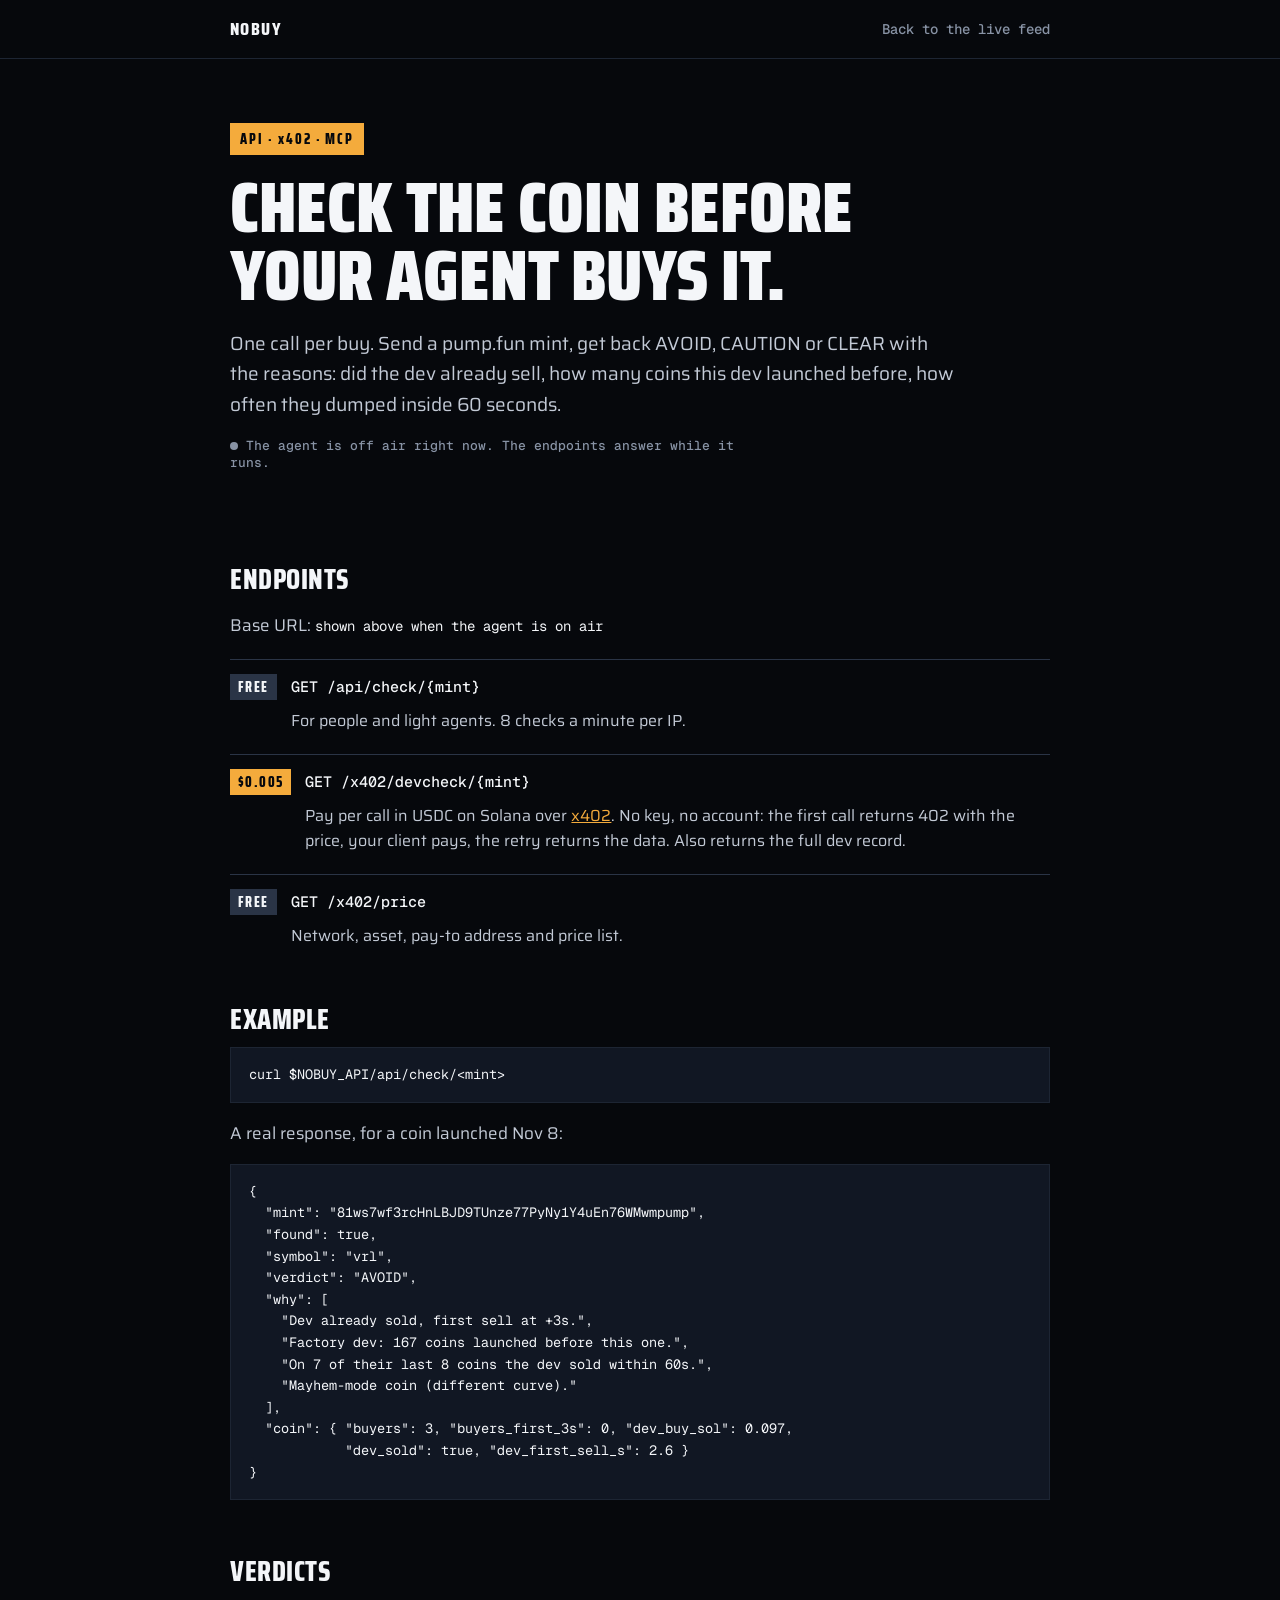
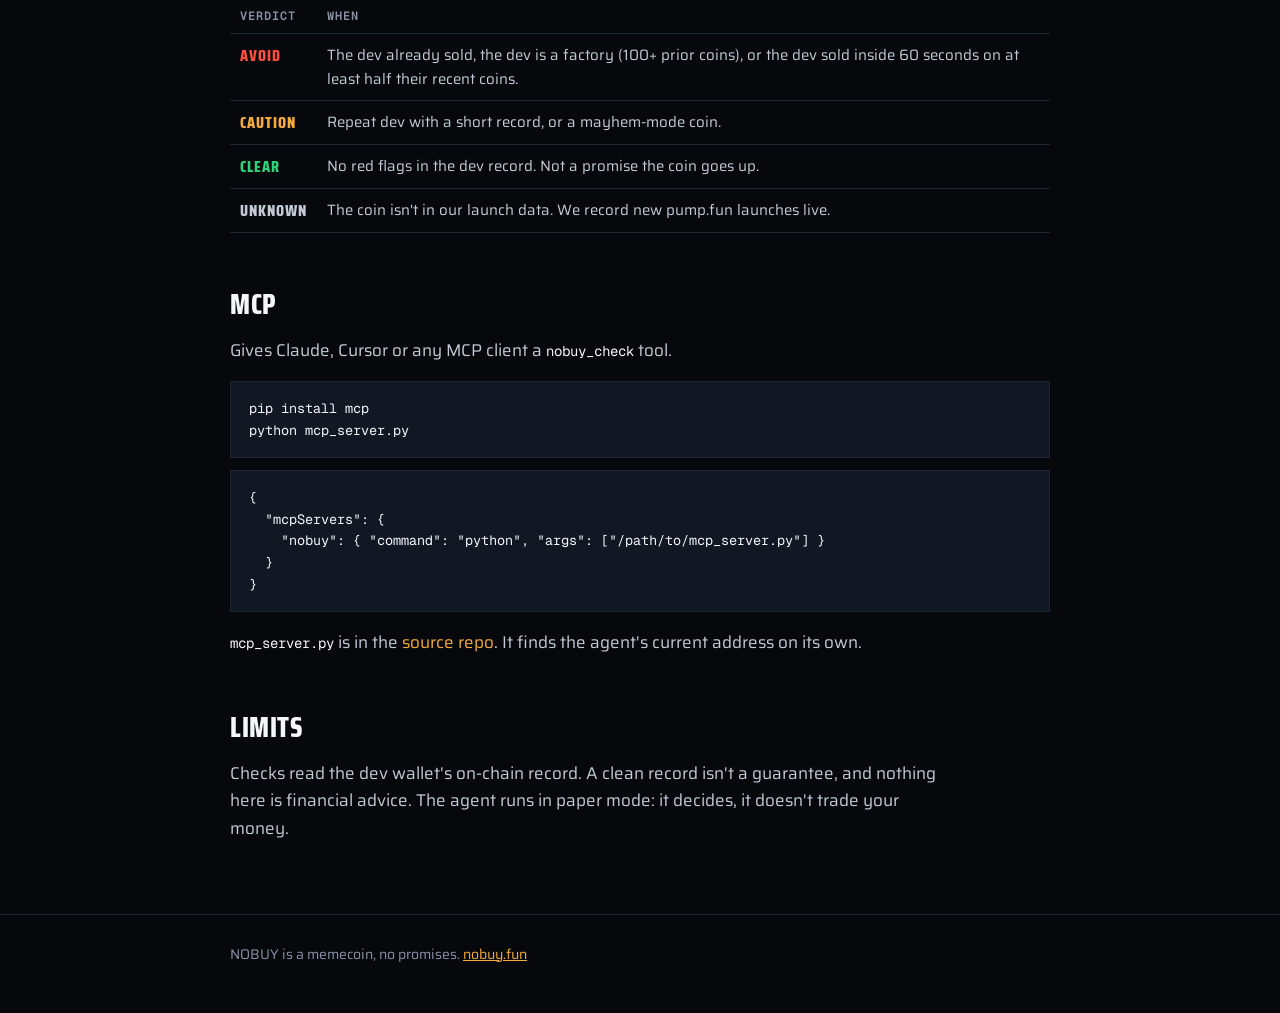
==== site/docs.html @ ee3e0e4b "NOBUY: coin check API, x402 paywall, MCP tool, paper agent, site" ====
<!doctype html>
<html lang="en">
<head>
<meta charset="utf-8">
<meta name="viewport" content="width=device-width, initial-scale=1, viewport-fit=cover">
<title>NOBUY API: check a coin before your agent buys it</title>
<meta name="description" content="One call before every pump.fun buy. Free endpoint, pay-per-call x402 endpoint, and an MCP tool for agents.">
<meta name="theme-color" content="#06080c">
<link rel="icon" href="favicon-32.png" type="image/png" sizes="32x32">
<link rel="preconnect" href="https://fonts.googleapis.com">
<link rel="preconnect" href="https://fonts.gstatic.com" crossorigin>
<link href="https://fonts.googleapis.com/css2?family=Saira+Condensed:wght@700;800;900&family=Saira:wght@400;500;600&family=Geist+Mono:wght@400;500&display=swap" rel="stylesheet">
<script src="config.js"></script>
<style>
:root{--pitch:#06080c;--turf:#111723;--line:#1d2533;--line2:#2a3446;--chalk:#f4f6f9;--chalk2:#c3cad6;--chalk3:#8893a5;--amber:#f4ab3c;--red:#ff4d3f;--green:#2fd17a;
  --cond:'Saira Condensed',sans-serif;--sans:'Saira',system-ui,sans-serif;--mono:'Geist Mono',ui-monospace,monospace;color-scheme:dark}
*{box-sizing:border-box}
body{margin:0;background:var(--pitch);color:var(--chalk2);font:400 17px/1.6 var(--sans)}
.wrap{max-width:860px;margin:0 auto;padding-left:max(20px,env(safe-area-inset-left,0px));padding-right:max(20px,env(safe-area-inset-right,0px))}
nav{border-bottom:1px solid var(--line)}
nav .wrap{display:flex;justify-content:space-between;align-items:center;height:58px}
nav a{color:var(--chalk);text-decoration:none;font:800 18px var(--cond);letter-spacing:.08em}
nav a.back{font:500 14px var(--mono);letter-spacing:0;color:var(--chalk3)}
nav a.back:hover{color:var(--amber)}
header{padding-block:64px 24px}
.tag{display:inline-flex;font:800 14px var(--cond);letter-spacing:.14em;background:var(--amber);color:#07090d;padding:5px 10px}
h1{font:900 clamp(40px,7vw,72px)/.95 var(--cond);color:var(--chalk);text-transform:uppercase;margin:18px 0 18px;text-wrap:balance}
.lede{font-size:19px;max-width:56ch;margin:0}
h2{font:800 28px/1.1 var(--cond);color:var(--chalk);text-transform:uppercase;letter-spacing:.02em;margin:56px 0 12px}
p{max-width:66ch}
code{font:400 14px var(--mono);color:var(--chalk)}
pre{background:var(--turf);border:1px solid var(--line);padding:16px 18px;overflow-x:auto;font:400 13.5px/1.6 var(--mono);color:var(--chalk);margin:12px 0}
.ep{display:grid;grid-template-columns:auto 1fr;gap:4px 14px;align-items:baseline;border-top:1px solid var(--line2);padding-top:14px;margin-top:20px}
.m{font:800 14px var(--cond);letter-spacing:.1em;padding:2px 8px;background:var(--line2);color:var(--chalk)}
.m.paid{background:var(--amber);color:#07090d}
.ep b{font:500 15px var(--mono);color:var(--chalk);overflow-wrap:anywhere}
.ep p{grid-column:2;margin:4px 0 0;font-size:16px}
table{border-collapse:collapse;width:100%;font-size:15px}
.tbl{overflow-x:auto;margin:12px 0}
th,td{text-align:left;padding:9px 10px;border-bottom:1px solid var(--line);vertical-align:top}
th{font:600 12px var(--mono);letter-spacing:.08em;text-transform:uppercase;color:var(--chalk3)}
td:first-child{font:800 16px var(--cond);letter-spacing:.06em;white-space:nowrap}
.avoid{color:var(--red)}.caution{color:var(--amber)}.clear{color:var(--green)}
.status{font:500 13px var(--mono);color:var(--chalk3);margin-top:18px}
.status i{display:inline-block;width:8px;height:8px;border-radius:50%;background:var(--chalk3);margin-right:8px}
.status.on i{background:var(--green)}
footer{border-top:1px solid var(--line);margin-top:72px;padding-block:28px 48px;font-size:14px;color:var(--chalk3)}
a{color:var(--amber)}
:focus-visible{outline:2px solid var(--amber);outline-offset:2px}
</style>
</head>
<body>
<nav><div class="wrap"><a href="./">NOBUY</a><a class="back" href="./">Back to the live feed</a></div></nav>
<main class="wrap">
<header>
  <span class="tag">API · x402 · MCP</span>
  <h1>Check the coin before your agent buys it.</h1>
  <p class="lede">One call per buy. Send a pump.fun mint, get back AVOID, CAUTION or CLEAR with the reasons: did the dev already sell, how many coins this dev launched before, how often they dumped inside 60 seconds.</p>
  <p class="status" id="status"><i></i><span id="statusText">Checking whether the agent is on air…</span></p>
</header>

<h2>Endpoints</h2>
<p>Base URL: <code id="base">shown above when the agent is on air</code></p>
<div class="ep"><span class="m">FREE</span><b>GET /api/check/{mint}</b><p>For people and light agents. 8 checks a minute per IP.</p></div>
<div class="ep"><span class="m paid">$0.005</span><b>GET /x402/devcheck/{mint}</b><p>Pay per call in USDC on Solana over <a href="https://www.x402.org/" target="_blank" rel="noopener noreferrer">x402</a>. No key, no account: the first call returns 402 with the price, your client pays, the retry returns the data. Also returns the full dev record.</p></div>
<div class="ep"><span class="m">FREE</span><b>GET /x402/price</b><p>Network, asset, pay-to address and price list.</p></div>

<h2>Example</h2>
<pre>curl <span id="exBase">$NOBUY_API</span>/api/check/&lt;mint&gt;</pre>
<p>A real response, for a coin launched Nov 8:</p>
<pre>{
  "mint": "81ws7wf3rcHnLBJD9TUnze77PyNy1Y4uEn76WMwmpump",
  "found": true,
  "symbol": "vrl",
  "verdict": "AVOID",
  "why": [
    "Dev already sold, first sell at +3s.",
    "Factory dev: 167 coins launched before this one.",
    "On 7 of their last 8 coins the dev sold within 60s.",
    "Mayhem-mode coin (different curve)."
  ],
  "coin": { "buyers": 3, "buyers_first_3s": 0, "dev_buy_sol": 0.097,
            "dev_sold": true, "dev_first_sell_s": 2.6 }
}</pre>

<h2>Verdicts</h2>
<div class="tbl"><table>
<tr><th>Verdict</th><th>When</th></tr>
<tr><td class="avoid">AVOID</td><td>The dev already sold, the dev is a factory (100+ prior coins), or the dev sold inside 60 seconds on at least half their recent coins.</td></tr>
<tr><td class="caution">CAUTION</td><td>Repeat dev with a short record, or a mayhem-mode coin.</td></tr>
<tr><td class="clear">CLEAR</td><td>No red flags in the dev record. Not a promise the coin goes up.</td></tr>
<tr><td>UNKNOWN</td><td>The coin isn't in our launch data. We record new pump.fun launches live.</td></tr>
</table></div>

<h2>MCP</h2>
<p>Gives Claude, Cursor or any MCP client a <code>nobuy_check</code> tool.</p>
<pre>pip install mcp
python mcp_server.py</pre>
<pre>{
  "mcpServers": {
    "nobuy": { "command": "python", "args": ["/path/to/mcp_server.py"] }
  }
}</pre>
<p><code>mcp_server.py</code> is in the <a id="ghlink" href="https://github.com/Raw300DEV/nobuy" target="_blank" rel="noopener noreferrer">source repo</a>. It finds the agent's current address on its own.</p>

<h2>Limits</h2>
<p>Checks read the dev wallet's on-chain record. A clean record isn't a guarantee, and nothing here is financial advice. The agent runs in paper mode: it decides, it doesn't trade your money.</p>
</main>
<footer><div class="wrap">NOBUY is a memecoin, no promises. <a href="./">nobuy.fun</a></div></footer>
<script>
(async () => {
  const S = window.SITE || {}, api = (S.api || '').replace(/\/$/, '');
  const st = document.getElementById('status'), tx = document.getElementById('statusText');
  if (!S.ca) document.getElementById('ghlink').removeAttribute('href');
  if (!api) { tx.textContent = 'The agent is off air right now. The endpoints answer while it runs.'; return; }
  document.getElementById('base').textContent = api; document.getElementById('exBase').textContent = api;
  try { const r = await fetch(api + '/x402/price', { cache: 'no-store' }); if (!r.ok) throw 0; st.classList.add('on'); tx.textContent = 'On air. Endpoints are live.'; }
  catch { tx.textContent = "The agent isn't answering right now. Try again in a minute."; }
})();
</script>
</body>
</html>
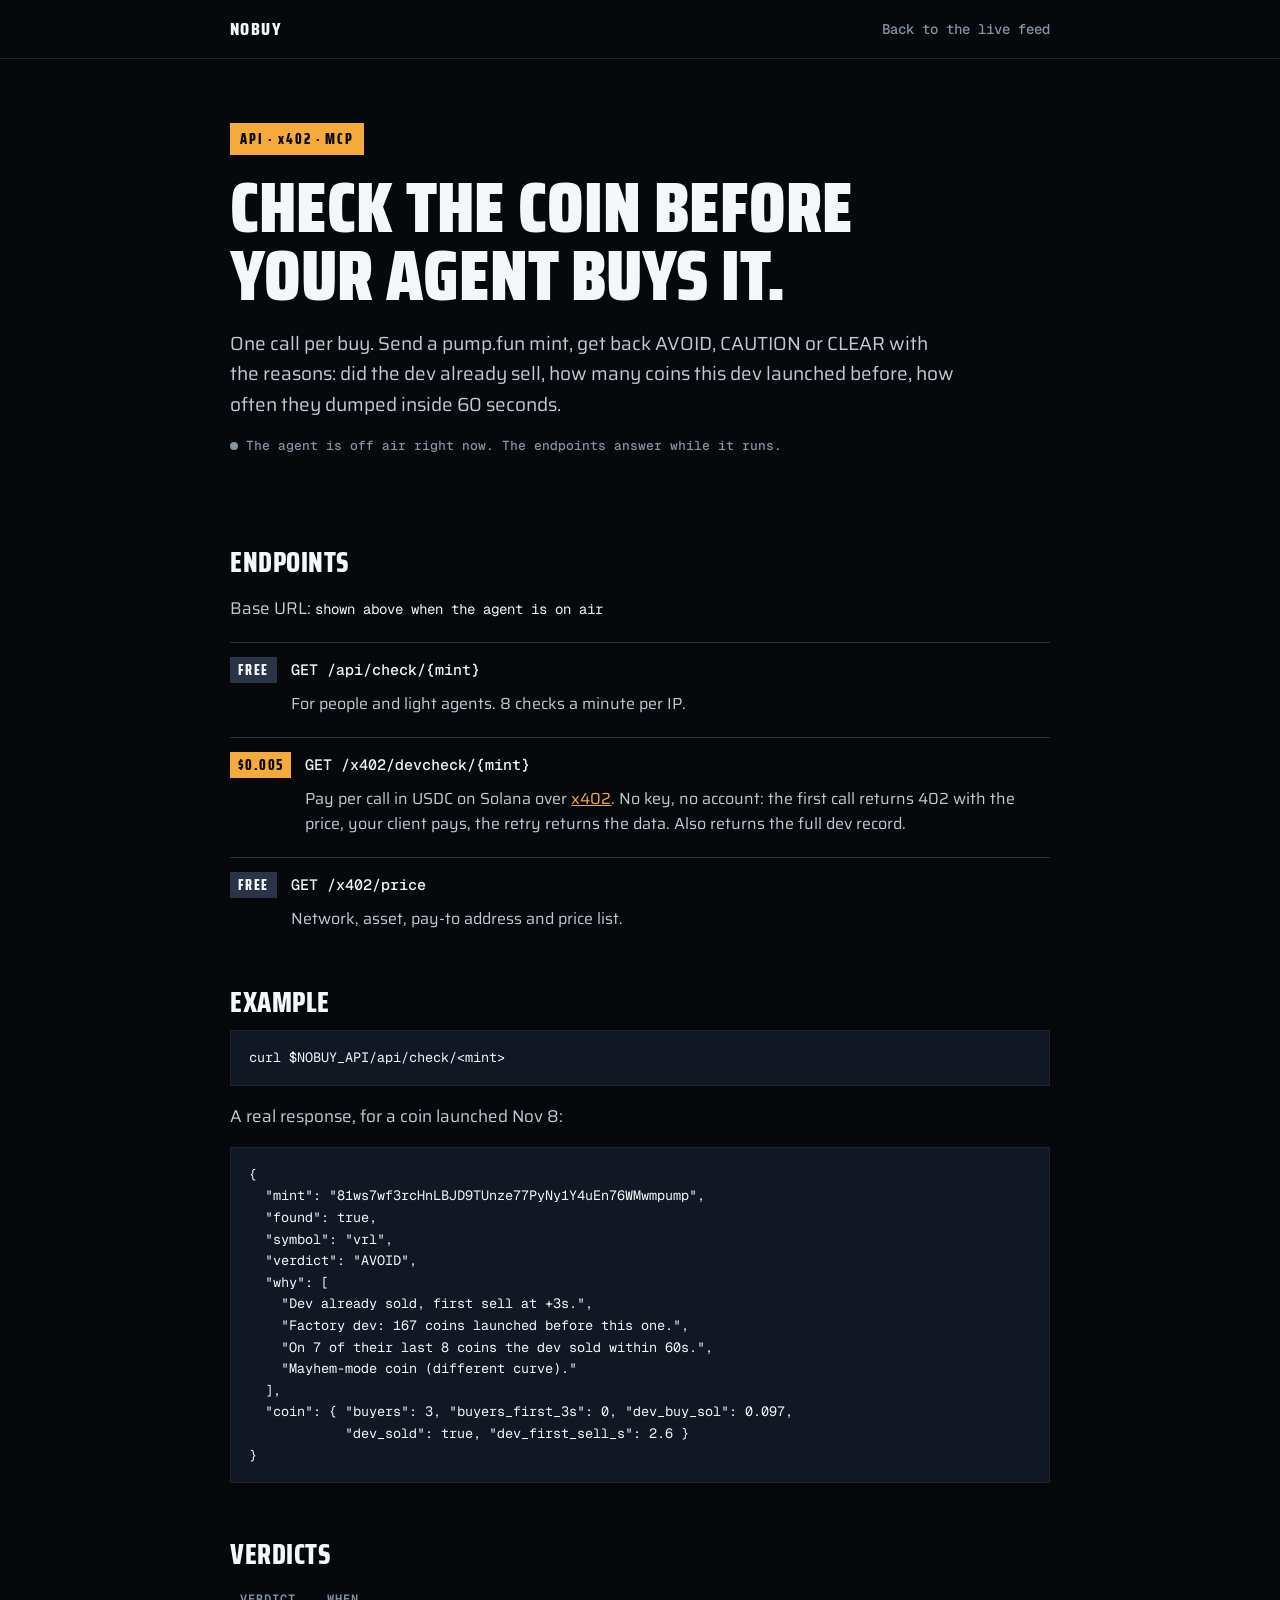
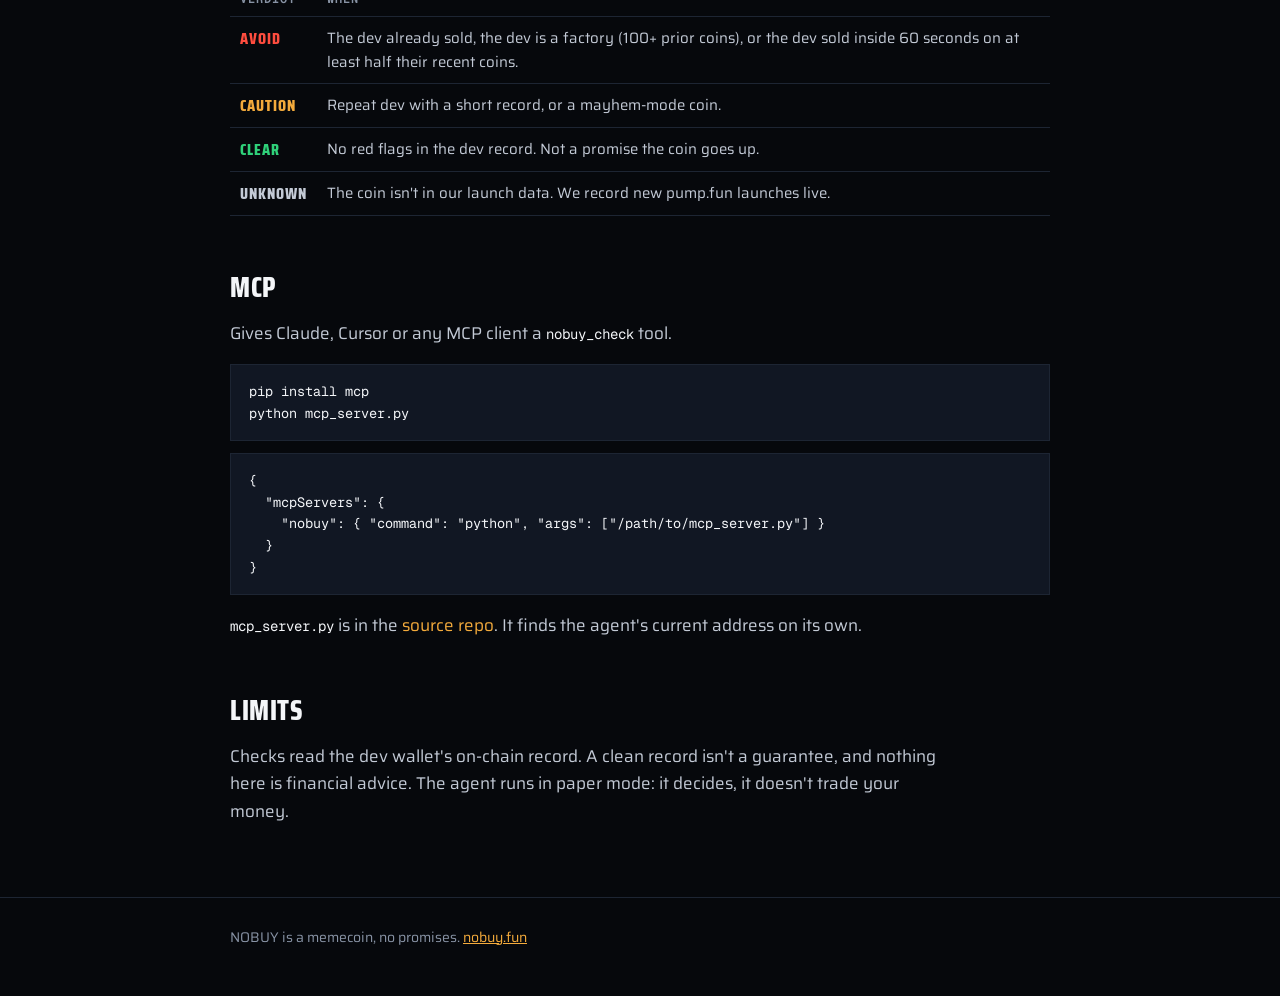
==== commit 8545dff0: "Docs: status line width" ====
--- a/site/docs.html
+++ b/site/docs.html
@@ -41,7 +41,7 @@
 th{font:600 12px var(--mono);letter-spacing:.08em;text-transform:uppercase;color:var(--chalk3)}
 td:first-child{font:800 16px var(--cond);letter-spacing:.06em;white-space:nowrap}
 .avoid{color:var(--red)}.caution{color:var(--amber)}.clear{color:var(--green)}
-.status{font:500 13px var(--mono);color:var(--chalk3);margin-top:18px}
+.status{font:500 13px var(--mono);color:var(--chalk3);margin-top:18px;max-width:none}
 .status i{display:inline-block;width:8px;height:8px;border-radius:50%;background:var(--chalk3);margin-right:8px}
 .status.on i{background:var(--green)}
 footer{border-top:1px solid var(--line);margin-top:72px;padding-block:28px 48px;font-size:14px;color:var(--chalk3)}
